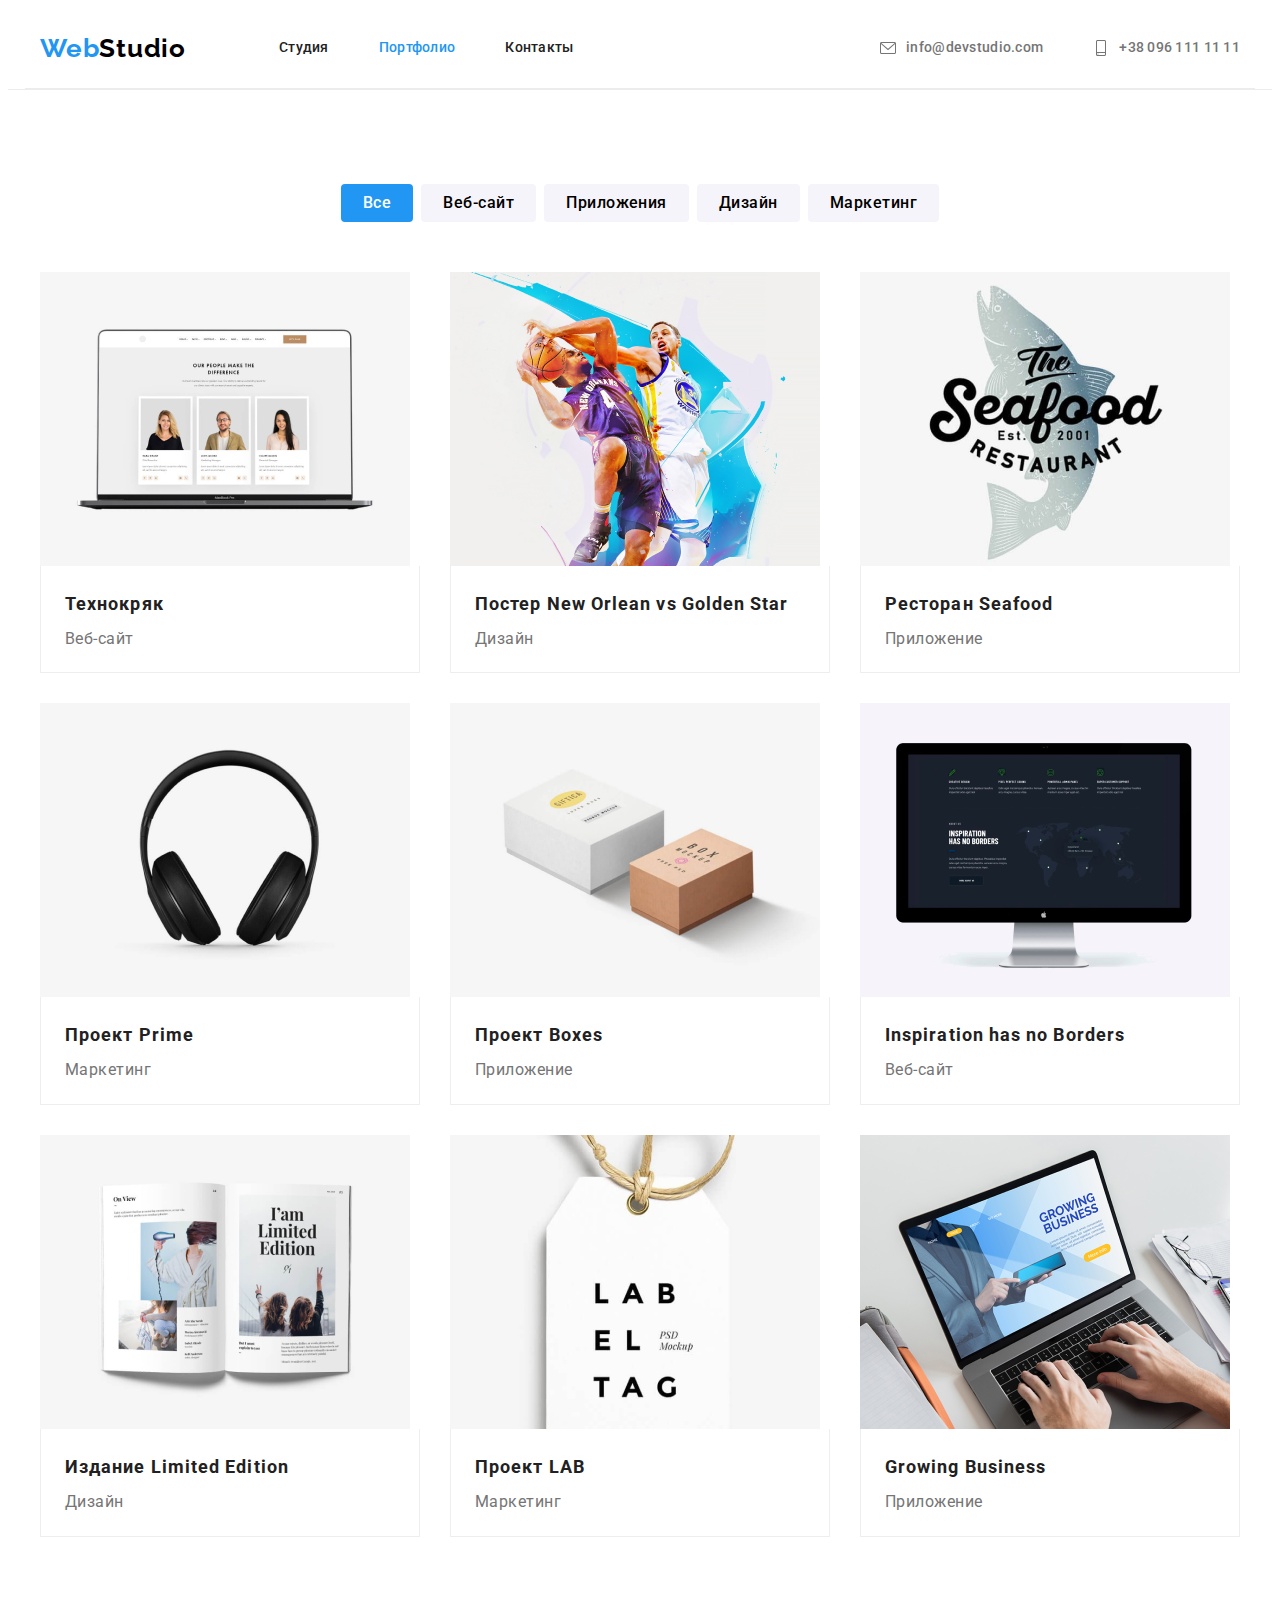
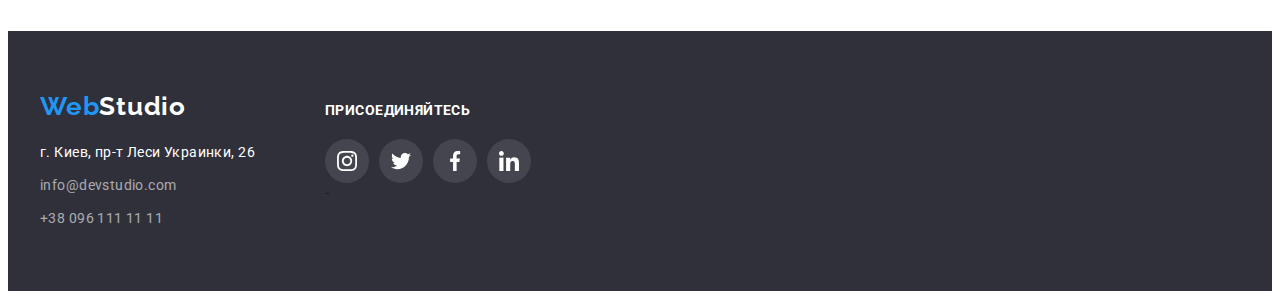
==== portfolio.html @ fea3d2a7 "Initial commit" ====
<!DOCTYPE html>
<html lang="en">
<head>
    <meta charset="UTF-8">
    <meta http-equiv="X-UA-Compatible" content="IE=edge">
    <meta name="viewport" content="width=device-width, initial-scale=1.0">
    <title>Portfolio</title>
    <!-- fonts start -->
    <link rel="preconnect" href="https://fonts.googleapis.com">
    <link rel="preconnect" href="https://fonts.gstatic.com" crossorigin>
    <link href="https://fonts.googleapis.com/css2?family=Raleway:wght@700&family=Roboto:wght@400;500;700;900&display=swap"rel="stylesheet">
    <!-- normalize start -->
    <link rel="stylesheet" href="https://cdnjs.cloudflare.com/ajax/libs/modern-normalize/1.1.0/modern-normalize.min.css"
        integrity="sha512-wpPYUAdjBVSE4KJnH1VR1HeZfpl1ub8YT/NKx4PuQ5NmX2tKuGu6U/JRp5y+Y8XG2tV+wKQpNHVUX03MfMFn9Q=="
        crossorigin="anonymous" referrerpolicy="no-referrer" />
    <!-- normalize end -->
    <link rel="stylesheet" href="css/style.css">
</head>
<body>

    <!-- Header -->

    <header class="header">
        <div class="container header-container">
            <a href="/" lang="en" class="logo-header link">
                <span>Web</span>Studio
            </a>
            <nav>
                <ul class="header-nav list">
                    <li class="header-nav-item">
                        <a href="./index.html" class="nav-list-item link ">Студия</a>
                    </li>
                    <li class="header-nav-item">
                        <a href="./portfolio.html" class="nav-list-item link current">Портфолио</a>
                    </li>
                    <li class="header-nav-item">
                        <a href="/" class="nav-list-item link">Контакты</a>
                    </li>
                </ul>
            </nav>
            <ul class="header-contact list">
                <li class="header-contact-item">
                    <a href="mailto:info@devstudio.com" class="contact link">
                        <svg class="header-icon" width="16" height="16">
                            <use href="./images/icons.svg#icon-mail"></use>
                        </svg>info@devstudio.com </a>
                </li>
                <li class="header-contact-item">
                    <a href="tel:+380961111111" class="contact link">
                        <svg class="header-icon" width="16" height="16">
                            <use href="./images/icons.svg#icon-tel"></use>
                        </svg> +38 096 111 11 11</a>
                </li>
            </ul>
        </div>
    </header>


    <!-- Main -->

    <main>
        <section class="section">
            <h1 class="visually-hidden">Портфолио</h1>
                <div class="container">
                    <ul class="filter-list list">
                        <li class="filter-item">
                            <button class="filter-btn current" type="button">Все</button>
                        </li>
                        <li class="filter-item">
                            <button class="filter-btn" type="button">Веб-сайт</button>
                        </li>
                        <li class="filter-item">
                            <button class="filter-btn" type="button">Приложения</button>
                        </li>
                        <li class="filter-item">
                            <button class="filter-btn" type="button">Дизайн</button>
                        </li>
                        <li class="filter-item">
                            <button class="filter-btn" type="button">Маркетинг</button>
                        </li>
                    </ul>
            
                    <ul class="portfolio-list card-set list">
                        <li class=" card-set-item">
                            <a class=" portfolio-iteam  link" rel="preconnect" href="/"><img src="./images/img.technology.png" alt="Технокряк" width="370" height="294">
                                <div class="portfolio-wrapper">
                                    <h2 class="name-prj link">Технокряк</h2>
                                    <p class="category link">Веб-сайт</p>
                                </div>
                            </a>
                        </li>
                        <li class=" card-set-item">
                            <a class=" portfolio-iteam link" rel="preconnect" href="/"><img src="./images/img.poster.png" alt=" Постер New Orlean vs Golden Star" width="370" height="294">
                                <div class="portfolio-wrapper">
                                    <h2 class="name-prj link">Постер New Orlean vs Golden Star</h2>
                                    <p class="category link">Дизайн</p>
                                </div>
                            </a>
                        </li>
                        <li class=" card-set-item">
                            <a class=" portfolio-iteam link" rel="preconnect" href="/"><img src="./images/img.seafood.png" alt="Ресторан Seafood" width="370" height="294">
                                <div class="portfolio-wrapper">
                                    <h2 class="name-prj link">Ресторан Seafood</h2>
                                    <p class="category link">Приложение</p>
                                </div>
                            </a>
                        </li>
                        <li class=" card-set-item">
                            <a class=" portfolio-iteam link" rel="preconnect" href="/"><img src="./images/img.project.prime.png" alt="Проект Prime" width="370" height="294">
                                <div class="portfolio-wrapper">
                                    <h2 class="name-prj link">Проект Prime</h2>
                                    <p class="category link">Маркетинг</p>
                                </div>
                            </a>
                        </li>
                        <li class=" card-set-item">
                            <a class=" portfolio-iteam link" rel="preconnect" href="/"><img src="./images/img.project.box.png" alt="Проект Boxes" width="370" height="294">
                                <div class="portfolio-wrapper">
                                    <h2 class="name-prj link">Проект Boxes</h2>
                                    <p class="category link">Приложение</p>
                                </div>
                            </a>
                        </li>
                        <li class=" card-set-item">
                            <a class=" portfolio-iteam link" rel="preconnect" href="/"><img src="./images/img.inspiration.png" alt="Inspiration has no Borders" width="370" height="294">
                                <div class="portfolio-wrapper">
                                    <h2 class="name-prj link">Inspiration has no Borders</h2>
                                    <p class="category link">Веб-сайт</p>
                                </div>
                            </a>
                        </li>
                        <li class=" card-set-item">
                            <a class=" portfolio-iteam link" rel="preconnect" href="/"><img src="./images/img.edition.png" alt="Издание Limited Edition" width="370" height="294">
                                <div class="portfolio-wrapper">
                                    <h2 class="name-prj link">Издание Limited Edition</h2>
                                    <p class="category link">Дизайн</p>
                                </div>
                            </a>
                        </li>
                        <li class=" card-set-item">
                            <a class=" portfolio-iteam link" rel="preconnect" href="/"><img src="./images/img.project.lab.png" alt="Проект LAB" width="370" height="294">
                                <div class="portfolio-wrapper">
                                    <h2 class="name-prj link">Проект LAB</h2>
                                    <p class="category">Маркетинг</p>
                                </div>
                            </a>
                        </li>
                        <li class=" card-set-item">
                            <a class=" portfolio-iteam link" rel="preconnect" href="/"><img src="./images/img.growing.business.png" alt="Growing Business" width="370" height="294">
                                <div class="portfolio-wrapper">
                                    <h2 class="name-prj link">Growing Business</h2>
                                    <p class="category link">Приложение</p>
                                </div>
                            </a>
                        </li>
                    </ul>
                </div>
            </section>
    </main>

    <!-- Footer -->

    <footer class="page-footer footer">
        <div class="container">
            <ul class="footer-list list">
                <li class="footer-iteam iteam">
                    <a class="logo-footer link" href="/" lang="en"> <span>Web</span>Studio</a>
            
                    <address class="footer-address">
                        <p class="footer-address-info">г. Киев, пр-т Леси Украинки, 26</p>
                        <ul class="footer-contact-list list">
                            <li class="footer-contact-iteam">
                                <a class="footer-contact-link link" href="mailto:info@devstudio.com">info@devstudio.com</a>
                            </li>
                            <li class="footer-contact-iteam">
                                <a class="footer-contact-link link" href="tel:+380961111111">+38 096 111 11 11</a>
                            </li>
                        </ul>
                    </address>
                </li>
                <li class="footer-iteam footer-soc iteam">
                    <h3 class="footer-soc-title">присоединяйтесь</h3>
                    <ul class="footer-soc-list list">
                        <li class="footer-soc-iteam">
                            <a href="" class="footer-soc-link link">
                                <svg class="footer-soc-icon" width="20" height="20">
                                    <use href="./images/icons.svg#icon-instagram"></use>
                                </svg> </a>-
                        </li>
                        <li class="footer-soc-iteam">
                            <a href="" class="footer-soc-link link">
                                <svg class="footer-soc-icon" width="20" height="20">
                                    <use href="./images/icons.svg#icon-twitter"></use>
                                </svg>
                            </a>
                        </li>
                        <li class="footer-soc-iteam">
                            <a href="" class="footer-soc-link link">
                                <svg class="footer-soc-icon" width="20" height="20">
                                    <use href="./images/icons.svg#icon-facebook"></use>
                                </svg>
                            </a>
                        </li>
                        <li class="footer-soc-iteam">
                            <a href="" class="footer-soc-link link">
                                <svg class="footer-soc-icon" width="20" height="20">
                                    <use href="./images/icons.svg#icon-linkedin"></use>
                                </svg>
                            </a>
                        </li>
                    </ul>
                </li>
            </ul>
        </div>
    </footer>
    
</body>
</html>
---- css/style.css ----
:root {
    --header-logo-left-color: #2196f3;
    --header-logo-right-color: #000;
    --footer-logo-left-color: #2196f3;
    --footer-logo-right-color: #fff;
    --main-title-color: #212121;
    --second-title-color: #fff;
    --after-title-color: #757575;
    --accent-color: #2196f3;
    --background-iteam-color: #f5f4fa;
    --main-font: 'Roboto', sans-serif;
    --logo-font: 'Raleway', sans-serif;

    /* card-set */
    --item: 3;
    --indent: 30px;
}
body{
    font-family:var(--main-font);
    color:var(--main-title-color);
    background-color: #ffffff;
    letter-spacing: 0.03em;
}
h1,h2,h3,h4,h5,p{
margin-top: 0;
}
p:last-child{
    margin: 0;
}
img{
    display: block;
}
address{
    font-style: normal;
}
.list {
    list-style: none;
    margin: 0;
    padding: 0;
}

.link {
    text-decoration: none;
    color: currentColor;
}
.section{
    padding-top: 94px;
    padding-bottom: 94px;
}
.visually-hidden {
    position: absolute;
    white-space: nowrap;
    width: 1px;
    height: 1px;
    overflow: hidden;
    border: 0;
    padding: 0;
    clip: rect(0 0 0 0);
    clip-path: inset(50%);
    margin: -1px;
}

/* cтили для container */

.container{
    /* outline: 2px solid red;
    outline-offset: -2px; */
    width: 1200px;
    padding-left: 15px;
    padding-right: 15px;
    margin-left: auto;
    margin-right: auto;
}

/* сетка на флексах */
.card-set {
    display: flex;
    flex-wrap: wrap;

    margin: calc(-1 * var(--indent) / 2);
}

.card-set-item {
    flex-basis: calc((100% - var(--indent) * var(--item)) / var(--item));

    margin: calc(var(--indent) / 2);
}

/* Верхня линия header */
.header{
    border-bottom: 1px solid #ECECEC;
}
.header-container{
    display: flex;
    align-items: center;
    border-bottom: 1px solid #ececec;
}
.logo-header{
    font-family: var(--logo-font);
    font-weight: 700;
    font-size: 26px;
    line-height: 1.19;
    letter-spacing: 0.03em;
    color: var(--header-logo-right-color);
    margin-right: 93px;
    display: block;
}
.logo-header>span {
    color: var(--header-logo-left-color);
}
.header-nav{
    display: flex;
    margin-left: auto;
}
.header-nav-item{
    margin-right: 50px;
}
.header-nav-item:last-child{
    margin-right: 0;
}
.nav-list-item{
    display: block;
    padding-top: 32px;
    padding-bottom: 32px;

    font-weight: 500;
    font-size: 14px;
    line-height: 1.14;
    letter-spacing: 0.02em;
    color:var(--main-title-color) ;
}
.nav-list-item:hover,
.nav-list-item:focus{
color: var(--accent-color);
}
.current {
    color: var(--accent-color);
}
.header-contact{
    display: flex;
    margin-left: auto;
}
.header-contact-item{
    margin-right: 50px;
}
.header-contact-item:last-child{
    margin-right: 0;
}
.contact{
    display: flex;
    align-items: center;
    justify-content: center;

    padding-top: 32px;
    padding-bottom: 32px;

    font-weight: 500;
    font-size: 14px;
    line-height: 1.14;
    letter-spacing: 0.02em;
    color: var(--after-title-color);

}
.header-icon{
    margin-right: 10px;
    fill: currentColor;
}
.contact:hover,.contact:focus{
    color: var(--accent-color);
}

/* Hero section */

.hero{
    margin: 0 auto;
    padding-top: 200px;
    padding-bottom: 200px;
    
    background-color: #c4c4c4;
    background-image: linear-gradient(rgba(47, 48, 58, 0.4), rgba(47, 48, 58, 0.4)),
        url(../images/hero-bg.jpg);
    background-repeat: no-repeat;
    background-position: center;
    background-size: cover;

    max-width: 1600px;
}

/* Шапка голавной */

.business-solution{
    max-width: 696px;
    margin-right: auto;
    margin-left: auto;
    margin-bottom: 30px;

    text-align: center;
    font-weight: 900;
    font-size: 44px;
    line-height: 1.36;
    text-align: center;
    letter-spacing: 0.06em;
    text-transform: uppercase;
    color: var(--second-title-color);
}
.btn-clik{
    display: block;
    margin-left: auto;
    margin-right: auto;
    padding: 10px 32px;

    font-family: inherit;
    font-weight: 700;
    font-size: 16px;
    line-height: 1.9;
    letter-spacing: 0.06em;
    color: #ffffff;

    background-color: var(--accent-color);
    box-shadow: 0px 4px 4px rgba(0, 0, 0, 0.15);
    border-radius: 4px;
    border: none;
}
.btn-clik:hover,.btn-clik:focus{
    background-color: #188ce8;
}

/* Особености */

/* benefits section */
.benefits {
    padding-bottom: 47px;
}

.benefits-list {
    --item: 4;
    --indent: 30px;
}

.benefits-bloc-icon {
    display: flex;
    align-items: center;
    justify-content: center;

    margin-bottom: 30px;

    width: 100%;
    height: 120px;
    background-color: #f5f4fa;
}
.action {
    margin-bottom: 10px;
    font-weight: 700;
    font-size: 14px;
    line-height: 1.14;
    letter-spacing: 0.03em;
    text-transform: uppercase;
}

.inform {
    font-size: 14px;
    line-height: 1.7;
    letter-spacing: 0.03em;
    color: var(--after-title-color);
}

/* features section */
.features {
    padding-top: 47px;
}
.features-list {
    --iteam: 3;
    --indent: 30px;
}

/* Чем ми занимаемся */
.our-activity{
    font-weight: 700;
    font-size: 36px;
    line-height: 1.16;
    text-align: center;
    letter-spacing: 0.03em;
}

/* Наша команда */
.team{
    background: var(--background-iteam-color);
}
.team-list{
    --item:4;
    --indent: 30px;
}
.team-item{
    background-color: #fff;
    box-shadow: 0px 1px 3px rgba(0, 0, 0, 0.12), 0px 1px 1px rgba(0, 0, 0, 0.14), 0px 2px 1px rgba(0, 0, 0, 0.2);
    border-radius: 0px 0px 4px 4px;
}
.team-wrapper{
    padding-top: 30px;
    padding-bottom: 30px;
    padding-left: 10px;
    padding-right: 10px;

    background-color: #FFFFFF;
    text-align: center;
    font-size: 16px;
    line-height: 1.18;
}
.our-team{
    font-weight: 700;
    font-size: 36px;
    line-height: 1.16;
    text-align: center;
    letter-spacing: 0.03em;
    margin-bottom: 50px;
}
.name-colleague{
    font-weight: 500;
    font-size: 16px;
    line-height: 1.18;
    text-align: center;
    letter-spacing: 0.03em;
    margin-bottom: 10px;
}
.name-work{
    font-size: 16px;
    line-height: 1.18;
    text-align: center;
    letter-spacing: 0.03em;
    color: var(--after-title-color);
    margin-bottom: 16px;
}
.team-soc-list {
    display: flex;
    justify-content: center;
}

.team-soc-iteam {
    width: 44px;
    height: 44px;
    margin-left: 10px;
}

.team-soc-iteam:first-child {
    margin-left: 0;
}

.team-soc-link {
    display: flex;
    align-items: center;
    justify-content: center;
    border-radius: 50%;
    width: 100%;
    height: 100%;

}

.team-soc-link:hover,
.team-soc-link:focus {
    background-color: var(--accent-color);
}

.team-soc-link:hover .team-soc-icon,
.team-soc-link:focus .team-soc-icon {
    fill: #fff;
}

.team-soc-icon {
    fill: #afb1b8;
}

/* Клиенти */
.card-set-iteam {
    flex-basis: calc((100% - var(--indent) * var(--iteam)) / var(--iteam));
    margin: calc(var(--indent) / 2);
}
h2.regular-clients-title.main-title{
    font-weight: 700;
    font-size: 36px;
    line-height: 1.16;
    text-align: center;
    letter-spacing: 0.03em;
    margin-bottom: 50px; 
}

.regular-clients-list {
    --iteam: 6;
    --indent: 30px;
}


.regular-client-link {
    border: 1px solid #afb1b8;
    border-radius: 4px;

    height: 92px;
    display: flex;
    align-items: center;
    justify-content: center;
    color: #afb1b8;
}

.regular-client-icon {
    fill: currentColor;
}

.regular-client-link:hover,.regular-client-link:focus {
    color: var(--accent-color);
    border: 1px solid var(--accent-color);
}
/* Подвал страниц */

.footer {
    padding-top: 60px;
    padding-bottom: 60px;

    background-color: #2f303a;
}

.footer-list {
    display: flex;
    align-items: baseline;
}

.footer-iteam:not(:last-child) {
    margin-right: 70px;
}

.logo-footer {
    margin-bottom: 20px;
    display: block;

    font-family: var(--logo-font);
    font-weight: 700;
    font-size: 26px;
    line-height: 1.19;
    letter-spacing: 0.03em;
    color: var(--footer-logo-right-color);
}

.logo-footer>span {
    color: var(--footer-logo-left-color);
}

.footer-address-info {
    margin-bottom: 9px;

    font-size: 14px;
    line-height: 1.71;
    letter-spacing: 0.03em;
    color: #fff;
}

.footer-contact-iteam:not(:last-child) {
    margin-bottom: 9px;
}

.footer-contact-link {
    font-size: 14px;
    line-height: 1.71;
    letter-spacing: 0.03em;
    color: rgba(255, 255, 255, 0.6);
}

.footer-contact-link:hover,
.footer-contac-link:focus {
    color: var(--accent-color);
}
.footer-soc-title {
    margin-bottom: 20px;
    text-transform: uppercase;
    font-weight: 700;
    font-size: 14px;
    line-height: 1.14;
    letter-spacing: 0.03em;
    color: #fff;
}

.footer-soc-list {
    display: flex;
    justify-content: center;
}

.footer-soc-iteam {
    width: 44px;
    height: 44px;
}

.footer-soc-iteam:not(:last-child) {
    margin-right: 10px;
}

.footer-soc-link {
    display: flex;
    align-items: center;
    justify-content: center;

    width: 100%;
    height: 100%;
    border-radius: 50%;

    background-color: rgba(255, 255, 255, 0.1);
}

.footer-soc-link:hover,.footer-soc-link:focus {
    background-color: var(--accent-color);
}

.footer-soc-icon {
    fill: #fff;
}

/* Портфолио */
.filter-list{
    display: flex;
    justify-content: center;
    margin-bottom: 50px;
}
.filter-item:not(:last-child){
    margin-right: 8px;
}
.filter-btn{
    padding: 6px 22px;
    font-family: inherit;
    font-weight: 500;
    font-size: 16px;
    line-height: 1.62;
    letter-spacing: 0.03em;
    
    background-color: var(--background-iteam-color);
    border: none;
    border-radius: 4px;
}
.filter-btn:hover,.filter-btn:focus{
    background-color: var(--accent-color);
    color: var(--second-title-color);
}
.filter-btn.current{
    background-color: var(--accent-color);
    color: var(--second-title-color);
}

/* Проекти */
.portfolio-iteam {
    --iteam: 3;
    --indent: 30px;

}

.portfolio-iteam:hover,.portfolio-iteam:focus {
    display: block;
    box-shadow: 0px 1px 1px rgba(0, 0, 0, 0.12), 0px 4px 4px rgba(0, 0, 0, 0.06),
        1px 4px 6px rgba(0, 0, 0, 0.16);
}
.portfolio-wrapper{
    padding: 20px 24px;
    border: 1px solid #EEEEEE;
    border-top: none;
}
.name-prj{
    margin-bottom: 4px;
    font-weight: 700;
    font-size: 18px;
    line-height: 2;
    letter-spacing: 0.06em;
    color: var(--main-title-color);
}
.category{
    font-weight: 400;
    font-size: 16px;
    line-height: 1.66;
    letter-spacing: 0.03em;
    color: var(--after-title-color);
}
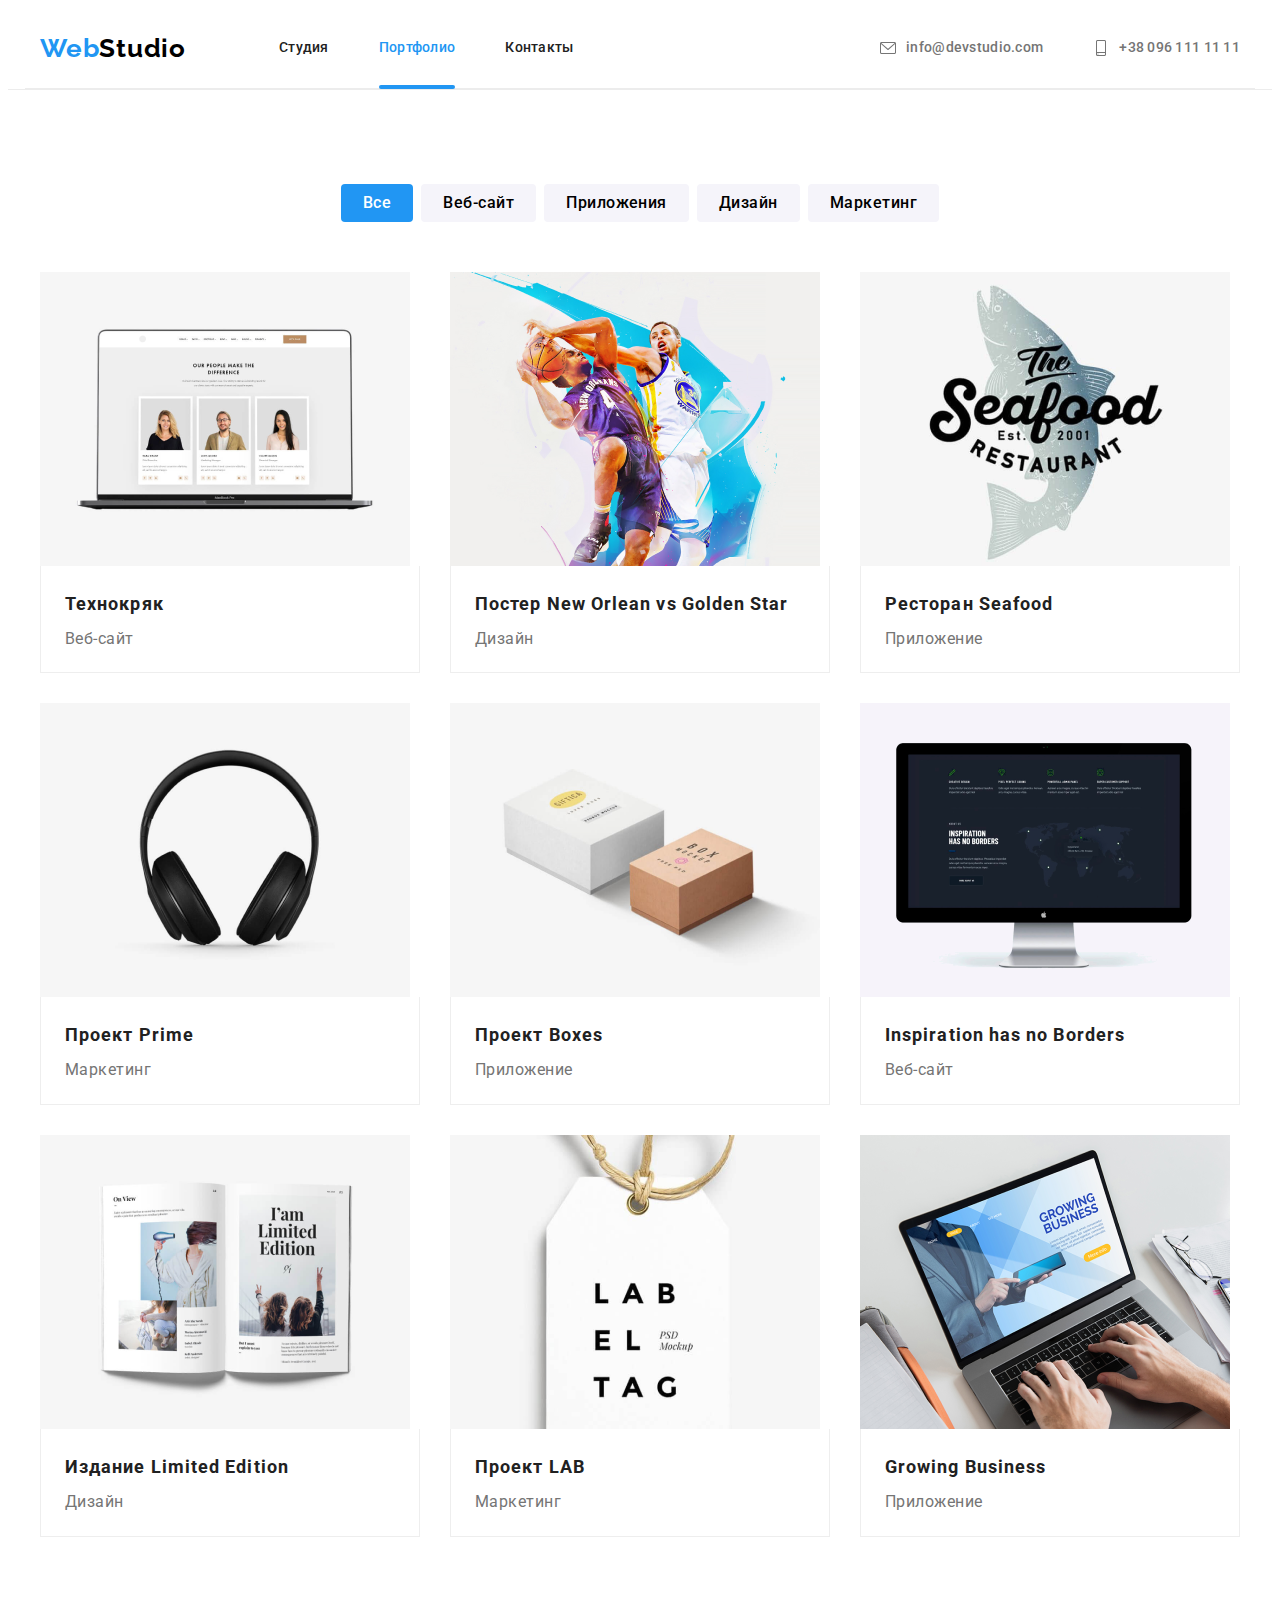
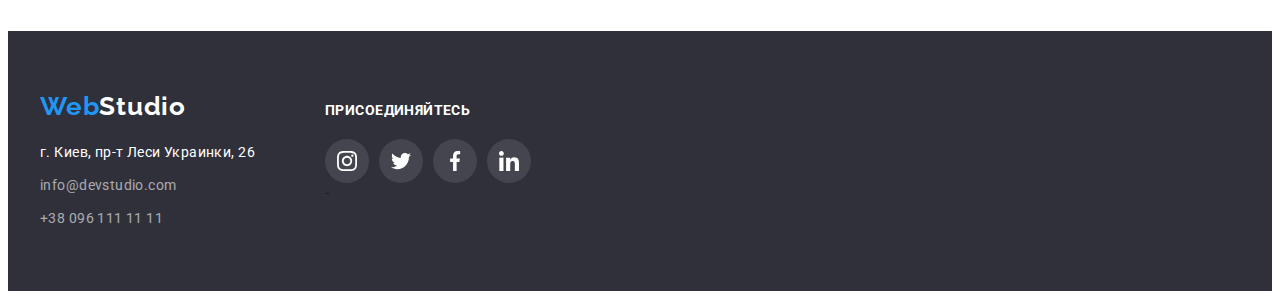
==== commit 243b89b3: "5" ====
--- a/portfolio.html
+++ b/portfolio.html
@@ -82,7 +82,15 @@
             
                     <ul class="portfolio-list card-set list">
                         <li class=" card-set-item">
-                            <a class=" portfolio-iteam  link" rel="preconnect" href="/"><img src="./images/img.technology.png" alt="Технокряк" width="370" height="294">
+                            <a class=" portfolio-iteam  link" rel="preconnect" href="/">
+                                <div class="images-group">
+                                    <img src="./images/img.technology.png" alt="Технокряк" width="370" height="294">
+                                    <p class="img-overlay">
+                                        Ресурс предлагает комплексные предложения с разным уровнем функционала и сервисов. Все это позволит посетителю
+                                        получить
+                                        исчерпывающие сведения о компании или частном лице.
+                                    </p>
+                                </div>
                                 <div class="portfolio-wrapper">
                                     <h2 class="name-prj link">Технокряк</h2>
                                     <p class="category link">Веб-сайт</p>
@@ -155,7 +163,7 @@
                         </li>
                     </ul>
                 </div>
-            </section>
+         </section>
     </main>
 
     <!-- Footer -->
--- a/css/style.css
+++ b/css/style.css
@@ -14,6 +14,9 @@
     /* card-set */
     --item: 3;
     --indent: 30px;
+
+    /* others */
+    --anim: 300ms ease-in;
 }
 body{
     font-family:var(--main-font);
@@ -118,7 +121,22 @@
 .header-nav-item:last-child{
     margin-right: 0;
 }
+.header-nav .link.current::after {
+    content: '';
+    position: absolute;
+    bottom: -1px;
+    left: 0;
+
+
+    display: block;
+    width: 100%;
+    height: 4px;
+    background-color: #2196f3;
+    border-radius: 2px;
+
+}
 .nav-list-item{
+    position: relative;
     display: block;
     padding-top: 32px;
     padding-bottom: 32px;
@@ -281,6 +299,26 @@
     text-align: center;
     letter-spacing: 0.03em;
 }
+.features-iteam {
+    position: relative;
+}
+.card-set-text{
+    position: absolute;
+    bottom: 0;
+    width: 100%;
+    padding-top: 27px;
+    padding-bottom: 27px;
+
+    font-weight: 700;
+    font-size: 14px;
+    line-height: 1.42;
+    text-align: center;
+    letter-spacing: 0.03em;
+    text-transform: uppercase;
+    color: #ffffff;
+
+    background-color: rgba(47, 48, 58, 0.8);
+}
 
 /* Наша команда */
 .team{
@@ -332,6 +370,7 @@
 }
 .team-soc-list {
     display: flex;
+    align-items: center;
     justify-content: center;
 }
 
@@ -345,13 +384,21 @@
     margin-left: 0;
 }
 
+.team-soc-iteam:not(:last-child){
+    margin-right: 10px;
+}
 .team-soc-link {
     display: flex;
     align-items: center;
     justify-content: center;
-    border-radius: 50%;
     width: 100%;
     height: 100%;
+    color: #afb1b8;
+
+    border-radius: 50%;
+    background-color: transparent;
+    transition: color var(--anim),
+    background-color var(--anim);
 
 }
 
@@ -366,7 +413,7 @@
 }
 
 .team-soc-icon {
-    fill: #afb1b8;
+    fill: currentColor ;
 }
 
 /* Клиенти */
@@ -397,7 +444,11 @@
     display: flex;
     align-items: center;
     justify-content: center;
+    width: 100%;
+    height: 100%;
     color: #afb1b8;
+
+    transition: color var(--anim), border-color var(--anim);
 }
 
 .regular-client-icon {
@@ -500,6 +551,8 @@
     border-radius: 50%;
 
     background-color: rgba(255, 255, 255, 0.1);
+    transition: color var(--anim),
+    background-color var(--anim);
 }
 
 .footer-soc-link:hover,.footer-soc-link:focus {
@@ -546,17 +599,46 @@
     --indent: 30px;
 
 }
-
+.portfolio-iteam{
+    transition: box-shadow var(--anim);
+}
 .portfolio-iteam:hover,.portfolio-iteam:focus {
     display: block;
     box-shadow: 0px 1px 1px rgba(0, 0, 0, 0.12), 0px 4px 4px rgba(0, 0, 0, 0.06),
-        1px 4px 6px rgba(0, 0, 0, 0.16);
+    1px 4px 6px rgba(0, 0, 0, 0.16);
 }
 .portfolio-wrapper{
     padding: 20px 24px;
     border: 1px solid #EEEEEE;
     border-top: none;
 }
+.images-group{
+    position: relative;
+    overflow: hidden;
+}
+.img-overlay{
+    position: absolute;
+    top: 0;
+    left: 0;
+    padding: 63px 24px;
+    width: 100%;
+    height: 100%;
+
+    font-weight: 400;
+    font-size: 18px;
+    line-height: 1.56;
+    letter-spacing: 0.03em;
+    color: #FFFFFF;
+
+    background-color: rgba(33, 150, 243, 0.9);
+
+    transform: translateY(100%);
+    transition: transform var(--anim);
+}
+.portfolio-iteam:hover .img-overlay,
+.portfolio-iteam:focus .img-overlay{
+    transform: translateY(0);
+}
 .name-prj{
     margin-bottom: 4px;
     font-weight: 700;
@@ -571,4 +653,61 @@
     line-height: 1.66;
     letter-spacing: 0.03em;
     color: var(--after-title-color);
+}
+/* modal window */
+.backdrop{
+    position: fixed;
+    top: 0;
+    left: 0;
+
+    width: 100vw;
+    height: 100vh;
+    
+    opacity: 1;
+
+    background-color: rgba(0, 0, 0, 0.2);
+
+    transition: opacity 600ms ease-in-out, visibility 600ms ease-in-out;
+}
+.backdrop.is-hidden{
+    opacity: 0;
+    visibility: hidden;
+    pointer-events: none;
+}
+.modal{
+    position: absolute;
+    top: 50%;
+    left: 50%;
+    
+    opacity: 1;
+    transform: translate(-50%, -50%) scale(1) rotate(0);
+
+    width: 528px;
+    height: 581px;
+    background: #FFFFFF;
+    box-shadow: 0px 1px 3px rgba(0, 0, 0, 0.12), 0px 1px 1px rgba(0, 0, 0, 0.14), 0px 2px 1px rgba(0, 0, 0, 0.2);
+    border-radius: 4px;
+
+    opacity: 0;
+    transition: transform 400ms ease-in-out 200ms, opacity 400ms ease-in-out 100ms;
+}
+.backdrop.is-hidden .modal{
+    opacity: 0;
+    transform: translate(-50%, -50%) scale(0.4) rotate(360deg);
+}
+.modal-btn{
+    position: absolute;
+    top: 8px;
+    right: 8px;
+
+    display: flex;
+    align-items: center;
+    justify-content: center;
+    width: 30px;
+    height: 30px;
+
+    background-color: transparent;
+    border-radius: 50%;
+    border: 1px solid rgba(0, 0, 0, 0.1);
+    cursor: pointer;
 }